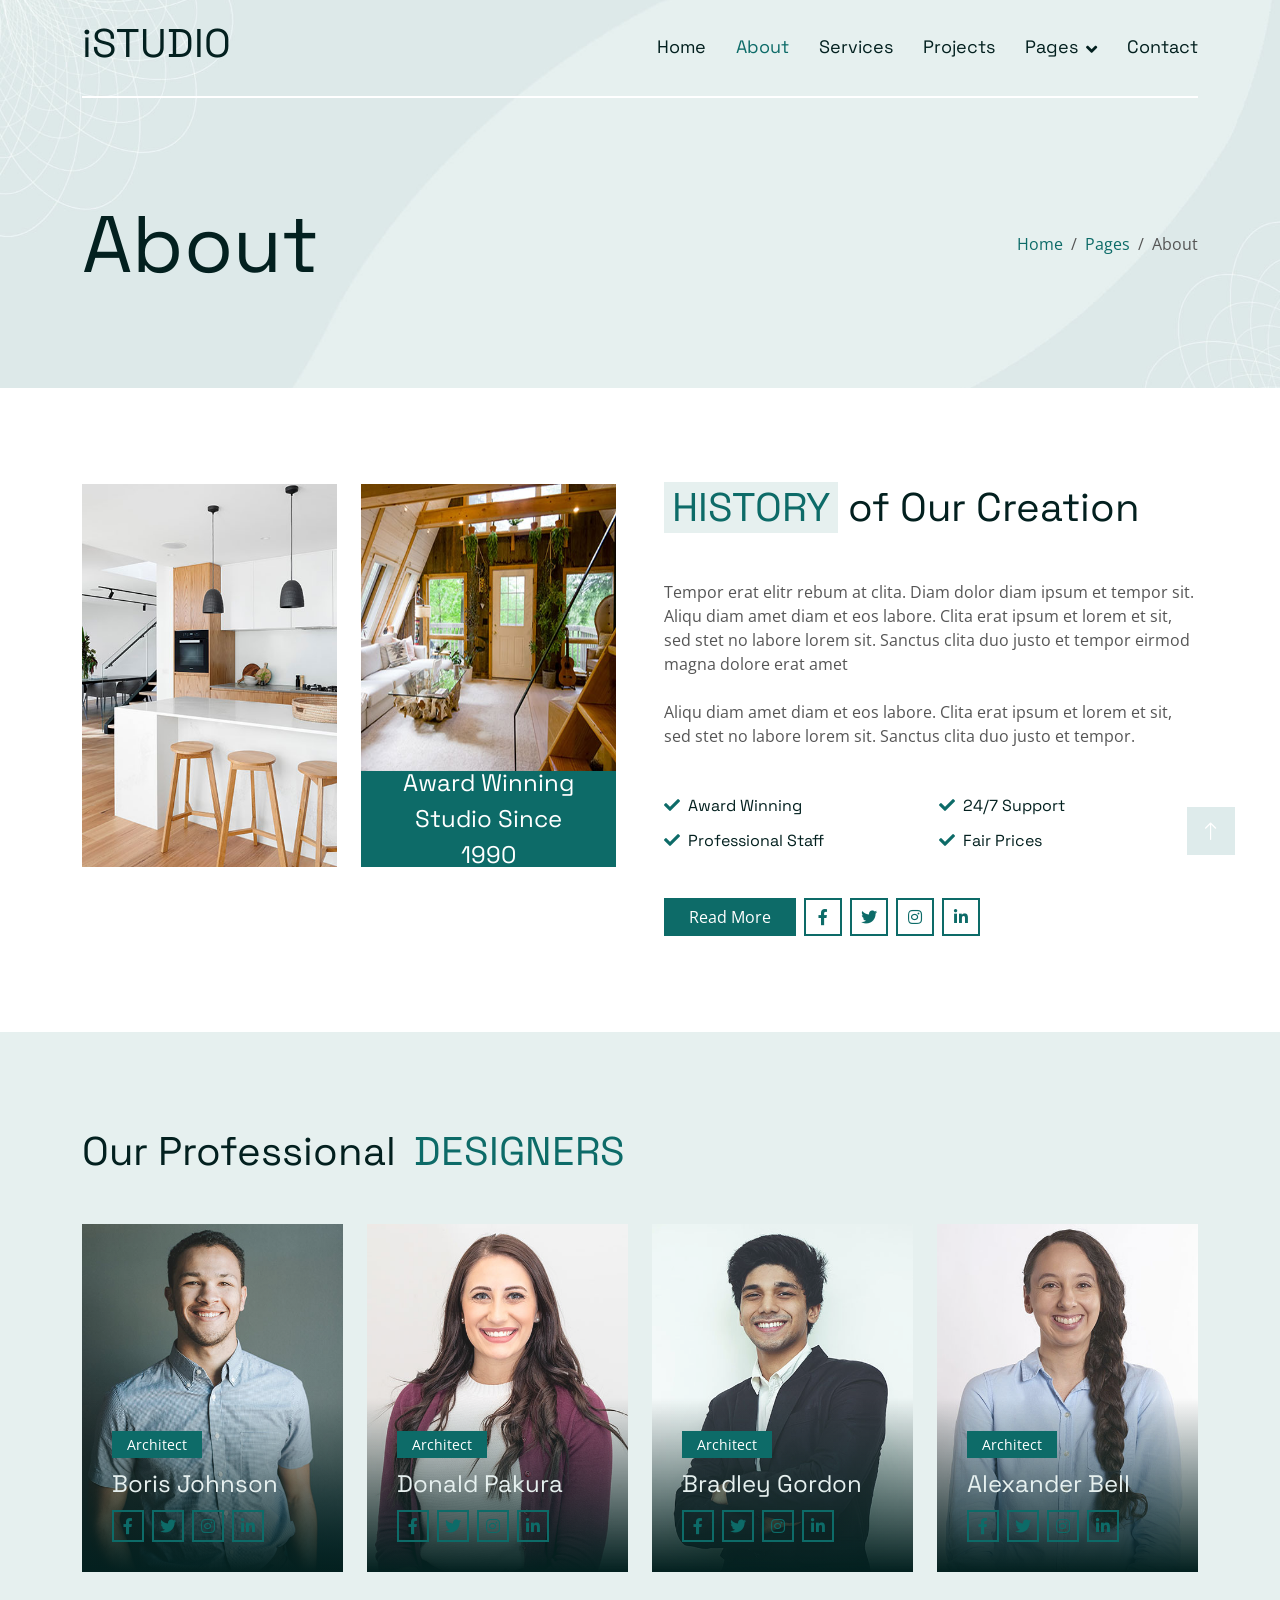
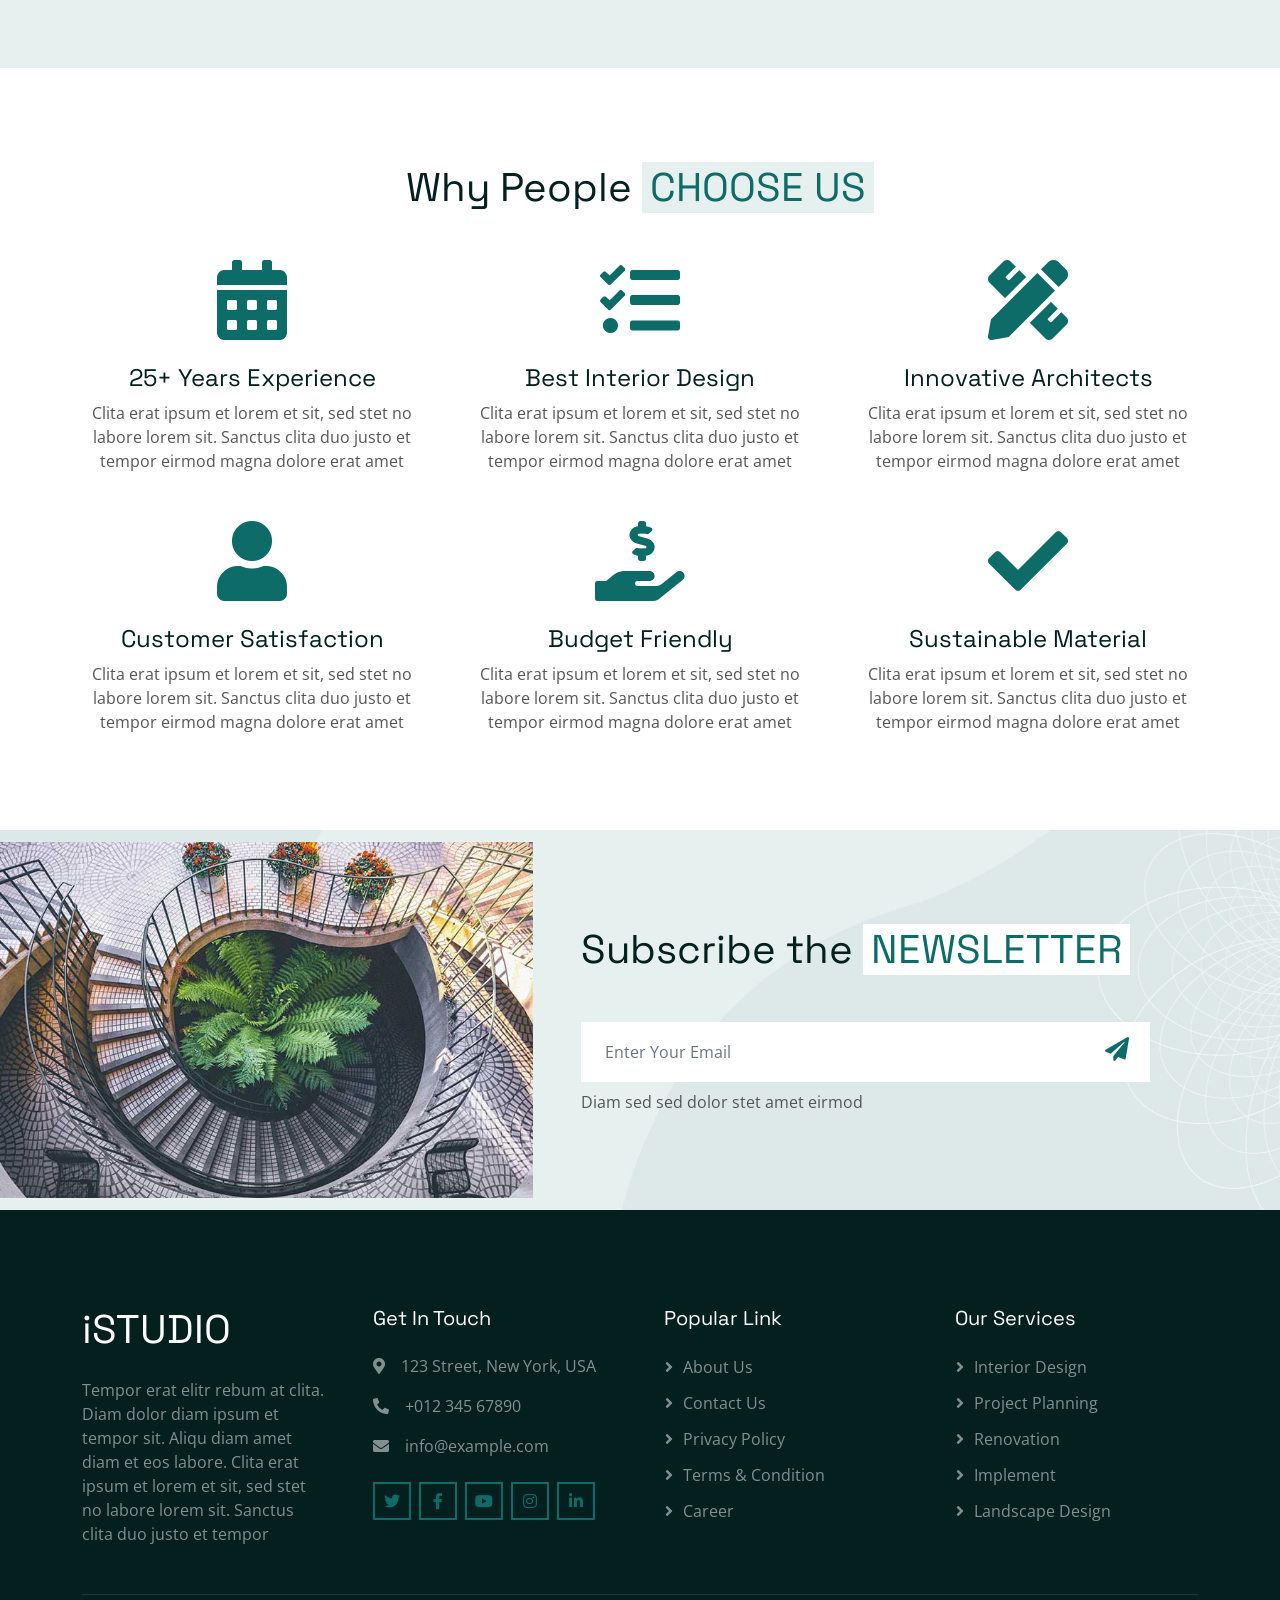
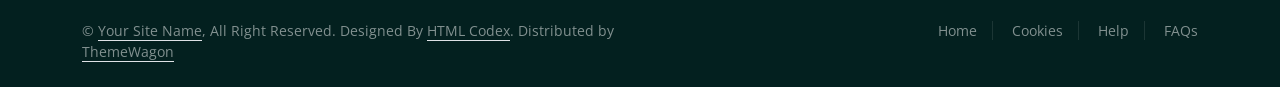
==== about.html @ 88678597 "first commit" ====
<!DOCTYPE html>
<html lang="en">

<head>
    <meta charset="utf-8">
    <title>iSTUDIO - Interior Design Website Template Free</title>
    <meta content="width=device-width, initial-scale=1.0" name="viewport">
    <meta content="" name="keywords">
    <meta content="" name="description">

    <!-- Favicon -->
    <link href="img/favicon.ico" rel="icon">

    <!-- Google Web Fonts -->
    <link rel="preconnect" href="https://fonts.googleapis.com">
    <link rel="preconnect" href="https://fonts.gstatic.com" crossorigin>
    <link href="https://fonts.googleapis.com/css2?family=Open+Sans&family=Space+Grotesk&display=swap" rel="stylesheet">

    <!-- Icon Font Stylesheet -->
    <link href="https://cdnjs.cloudflare.com/ajax/libs/font-awesome/5.10.0/css/all.min.css" rel="stylesheet">
    <link href="https://cdn.jsdelivr.net/npm/bootstrap-icons@1.4.1/font/bootstrap-icons.css" rel="stylesheet">

    <!-- Libraries Stylesheet -->
    <link href="lib/animate/animate.min.css" rel="stylesheet">
    <link href="lib/owlcarousel/assets/owl.carousel.min.css" rel="stylesheet">

    <!-- Customized Bootstrap Stylesheet -->
    <link href="css/bootstrap.min.css" rel="stylesheet">

    <!-- Template Stylesheet -->
    <link href="css/style.css" rel="stylesheet">
</head>

<body>
    <!-- Spinner Start -->
    <div id="spinner"
        class="show bg-white position-fixed translate-middle w-100 vh-100 top-50 start-50 d-flex align-items-center justify-content-center">
        <div class="spinner-grow text-primary" style="width: 3rem; height: 3rem;" role="status">
            <span class="sr-only">Loading...</span>
        </div>
    </div>
    <!-- Spinner End -->


    <!-- Navbar Start -->
    <div class="container-fluid sticky-top">
        <div class="container">
            <nav class="navbar navbar-expand-lg navbar-light border-bottom border-2 border-white">
                <a href="index.html" class="navbar-brand">
                    <h1>iSTUDIO</h1>
                </a>
                <button type="button" class="navbar-toggler ms-auto me-0" data-bs-toggle="collapse"
                    data-bs-target="#navbarCollapse">
                    <span class="navbar-toggler-icon"></span>
                </button>
                <div class="collapse navbar-collapse" id="navbarCollapse">
                    <div class="navbar-nav ms-auto">
                        <a href="index.html" class="nav-item nav-link">Home</a>
                        <a href="about.html" class="nav-item nav-link active">About</a>
                        <a href="service.html" class="nav-item nav-link">Services</a>
                        <a href="project.html" class="nav-item nav-link">Projects</a>
                        <div class="nav-item dropdown">
                            <a href="#!" class="nav-link dropdown-toggle" data-bs-toggle="dropdown">Pages</a>
                            <div class="dropdown-menu bg-light mt-2">
                                <a href="feature.html" class="dropdown-item">Features</a>
                                <a href="team.html" class="dropdown-item">Our Team</a>
                                <a href="testimonial.html" class="dropdown-item">Testimonial</a>
                                <a href="404.html" class="dropdown-item">404 Page</a>
                            </div>
                        </div>
                        <a href="contact.html" class="nav-item nav-link">Contact</a>
                    </div>
                </div>
            </nav>
        </div>
    </div>
    <!-- Navbar End -->


    <!-- Hero Start -->
    <div class="container-fluid pb-5 bg-primary hero-header">
        <div class="container py-5">
            <div class="row g-3 align-items-center">
                <div class="col-lg-6 text-center text-lg-start">
                    <h1 class="display-1 mb-0 animated slideInLeft">About</h1>
                </div>
                <div class="col-lg-6 animated slideInRight">
                    <nav aria-label="breadcrumb">
                        <ol class="breadcrumb justify-content-center justify-content-lg-end mb-0">
                            <li class="breadcrumb-item"><a class="text-primary" href="#!">Home</a></li>
                            <li class="breadcrumb-item"><a class="text-primary" href="#!">Pages</a></li>
                            <li class="breadcrumb-item text-secondary active" aria-current="page">About</li>
                        </ol>
                    </nav>
                </div>
            </div>
        </div>
    </div>
    <!-- Hero End -->


    <!-- About Start -->
    <div class="container-fluid py-5">
        <div class="container py-5">
            <div class="row g-5">
                <div class="col-lg-6">
                    <div class="row">
                        <div class="col-6 wow fadeIn" data-wow-delay="0.1s">
                            <img class="img-fluid" src="img/about-1.jpg" alt="">
                        </div>
                        <div class="col-6 wow fadeIn" data-wow-delay="0.3s">
                            <img class="img-fluid h-75" src="img/about-2.jpg" alt="">
                            <div class="h-25 d-flex align-items-center text-center bg-primary px-4">
                                <h4 class="text-white lh-base mb-0">Award Winning Studio Since 1990</h4>
                            </div>
                        </div>
                    </div>
                </div>
                <div class="col-lg-6 wow fadeIn" data-wow-delay="0.5s">
                    <h1 class="mb-5"><span class="text-uppercase text-primary bg-light px-2">History</span> of Our
                        Creation</h1>
                    <p class="mb-4">Tempor erat elitr rebum at clita. Diam dolor diam ipsum et tempor sit. Aliqu diam
                        amet diam et eos labore. Clita erat ipsum et lorem et sit, sed stet no labore lorem sit. Sanctus
                        clita duo justo et tempor eirmod magna dolore erat amet</p>
                    <p class="mb-5">Aliqu diam amet diam et eos labore. Clita erat ipsum et lorem et sit, sed stet no
                        labore lorem sit. Sanctus clita duo justo et tempor.</p>
                    <div class="row g-3">
                        <div class="col-sm-6">
                            <h6 class="mb-3"><i class="fa fa-check text-primary me-2"></i>Award Winning</h6>
                            <h6 class="mb-0"><i class="fa fa-check text-primary me-2"></i>Professional Staff</h6>
                        </div>
                        <div class="col-sm-6">
                            <h6 class="mb-3"><i class="fa fa-check text-primary me-2"></i>24/7 Support</h6>
                            <h6 class="mb-0"><i class="fa fa-check text-primary me-2"></i>Fair Prices</h6>
                        </div>
                    </div>
                    <div class="d-flex align-items-center mt-5">
                        <a class="btn btn-primary px-4 me-2" href="#!">Read More</a>
                        <a class="btn btn-outline-primary btn-square border-2 me-2" href="#!"><i
                                class="fab fa-facebook-f"></i></a>
                        <a class="btn btn-outline-primary btn-square border-2 me-2" href="#!"><i
                                class="fab fa-twitter"></i></a>
                        <a class="btn btn-outline-primary btn-square border-2 me-2" href="#!"><i
                                class="fab fa-instagram"></i></a>
                        <a class="btn btn-outline-primary btn-square border-2" href="#!"><i
                                class="fab fa-linkedin-in"></i></a>
                    </div>
                </div>
            </div>
        </div>
    </div>
    <!-- About End -->


    <!-- Team Start -->
    <div class="container-fluid bg-light py-5">
        <div class="container py-5">
            <h1 class="mb-5">Our Professional <span class="text-uppercase text-primary bg-light px-2">Designers</span>
            </h1>
            <div class="row g-4">
                <div class="col-md-6 col-lg-3 wow fadeIn" data-wow-delay="0.1s">
                    <div class="team-item position-relative overflow-hidden">
                        <img class="img-fluid w-100" src="img/team-1.jpg" alt="">
                        <div class="team-overlay">
                            <small class="mb-2">Architect</small>
                            <h4 class="lh-base text-light">Boris Johnson</h4>
                            <div class="d-flex justify-content-center">
                                <a class="btn btn-outline-primary btn-sm-square border-2 me-2" href="#!">
                                    <i class="fab fa-facebook-f"></i>
                                </a>
                                <a class="btn btn-outline-primary btn-sm-square border-2 me-2" href="#!">
                                    <i class="fab fa-twitter"></i>
                                </a>
                                <a class="btn btn-outline-primary btn-sm-square border-2 me-2" href="#!">
                                    <i class="fab fa-instagram"></i>
                                </a>
                                <a class="btn btn-outline-primary btn-sm-square border-2 me-2" href="#!">
                                    <i class="fab fa-linkedin-in"></i>
                                </a>
                            </div>
                        </div>
                    </div>
                </div>
                <div class="col-md-6 col-lg-3 wow fadeIn" data-wow-delay="0.3s">
                    <div class="team-item position-relative overflow-hidden">
                        <img class="img-fluid w-100" src="img/team-2.jpg" alt="">
                        <div class="team-overlay">
                            <small class="mb-2">Architect</small>
                            <h4 class="lh-base text-light">Donald Pakura</h4>
                            <div class="d-flex justify-content-center">
                                <a class="btn btn-outline-primary btn-sm-square border-2 me-2" href="#!">
                                    <i class="fab fa-facebook-f"></i>
                                </a>
                                <a class="btn btn-outline-primary btn-sm-square border-2 me-2" href="#!">
                                    <i class="fab fa-twitter"></i>
                                </a>
                                <a class="btn btn-outline-primary btn-sm-square border-2 me-2" href="#!">
                                    <i class="fab fa-instagram"></i>
                                </a>
                                <a class="btn btn-outline-primary btn-sm-square border-2 me-2" href="#!">
                                    <i class="fab fa-linkedin-in"></i>
                                </a>
                            </div>
                        </div>
                    </div>
                </div>
                <div class="col-md-6 col-lg-3 wow fadeIn" data-wow-delay="0.5s">
                    <div class="team-item position-relative overflow-hidden">
                        <img class="img-fluid w-100" src="img/team-3.jpg" alt="">
                        <div class="team-overlay">
                            <small class="mb-2">Architect</small>
                            <h4 class="lh-base text-light">Bradley Gordon</h4>
                            <div class="d-flex justify-content-center">
                                <a class="btn btn-outline-primary btn-sm-square border-2 me-2" href="#!">
                                    <i class="fab fa-facebook-f"></i>
                                </a>
                                <a class="btn btn-outline-primary btn-sm-square border-2 me-2" href="#!">
                                    <i class="fab fa-twitter"></i>
                                </a>
                                <a class="btn btn-outline-primary btn-sm-square border-2 me-2" href="#!">
                                    <i class="fab fa-instagram"></i>
                                </a>
                                <a class="btn btn-outline-primary btn-sm-square border-2 me-2" href="#!">
                                    <i class="fab fa-linkedin-in"></i>
                                </a>
                            </div>
                        </div>
                    </div>
                </div>
                <div class="col-md-6 col-lg-3 wow fadeIn" data-wow-delay="0.7s">
                    <div class="team-item position-relative overflow-hidden">
                        <img class="img-fluid w-100" src="img/team-4.jpg" alt="">
                        <div class="team-overlay">
                            <small class="mb-2">Architect</small>
                            <h4 class="lh-base text-light">Alexander Bell</h4>
                            <div class="d-flex justify-content-center">
                                <a class="btn btn-outline-primary btn-sm-square border-2 me-2" href="#!">
                                    <i class="fab fa-facebook-f"></i>
                                </a>
                                <a class="btn btn-outline-primary btn-sm-square border-2 me-2" href="#!">
                                    <i class="fab fa-twitter"></i>
                                </a>
                                <a class="btn btn-outline-primary btn-sm-square border-2 me-2" href="#!">
                                    <i class="fab fa-instagram"></i>
                                </a>
                                <a class="btn btn-outline-primary btn-sm-square border-2 me-2" href="#!">
                                    <i class="fab fa-linkedin-in"></i>
                                </a>
                            </div>
                        </div>
                    </div>
                </div>
            </div>
        </div>
    </div>
    <!-- Team End -->


    <!-- Feature Start -->
    <div class="container-fluid py-5">
        <div class="container py-5">
            <div class="text-center wow fadeIn" data-wow-delay="0.1s">
                <h1 class="mb-5">Why People <span class="text-uppercase text-primary bg-light px-2">Choose Us</span>
                </h1>
            </div>
            <div class="row g-5 align-items-center text-center">
                <div class="col-md-6 col-lg-4 wow fadeIn" data-wow-delay="0.1s">
                    <i class="fa fa-calendar-alt fa-5x text-primary mb-4"></i>
                    <h4>25+ Years Experience</h4>
                    <p class="mb-0">Clita erat ipsum et lorem et sit, sed stet no labore lorem sit. Sanctus clita duo
                        justo et tempor eirmod magna dolore erat amet</p>
                </div>
                <div class="col-md-6 col-lg-4 wow fadeIn" data-wow-delay="0.3s">
                    <i class="fa fa-tasks fa-5x text-primary mb-4"></i>
                    <h4>Best Interior Design</h4>
                    <p class="mb-0">Clita erat ipsum et lorem et sit, sed stet no labore lorem sit. Sanctus clita duo
                        justo et tempor eirmod magna dolore erat amet</p>
                </div>
                <div class="col-md-6 col-lg-4 wow fadeIn" data-wow-delay="0.5s">
                    <i class="fa fa-pencil-ruler fa-5x text-primary mb-4"></i>
                    <h4>Innovative Architects</h4>
                    <p class="mb-0">Clita erat ipsum et lorem et sit, sed stet no labore lorem sit. Sanctus clita duo
                        justo et tempor eirmod magna dolore erat amet</p>
                </div>
                <div class="col-md-6 col-lg-4 wow fadeIn" data-wow-delay="0.1s">
                    <i class="fa fa-user fa-5x text-primary mb-4"></i>
                    <h4>Customer Satisfaction</h4>
                    <p class="mb-0">Clita erat ipsum et lorem et sit, sed stet no labore lorem sit. Sanctus clita duo
                        justo et tempor eirmod magna dolore erat amet</p>
                </div>
                <div class="col-md-6 col-lg-4 wow fadeIn" data-wow-delay="0.3s">
                    <i class="fa fa-hand-holding-usd fa-5x text-primary mb-4"></i>
                    <h4>Budget Friendly</h4>
                    <p class="mb-0">Clita erat ipsum et lorem et sit, sed stet no labore lorem sit. Sanctus clita duo
                        justo et tempor eirmod magna dolore erat amet</p>
                </div>
                <div class="col-md-6 col-lg-4 wow fadeIn" data-wow-delay="0.5s">
                    <i class="fa fa-check fa-5x text-primary mb-4"></i>
                    <h4>Sustainable Material</h4>
                    <p class="mb-0">Clita erat ipsum et lorem et sit, sed stet no labore lorem sit. Sanctus clita duo
                        justo et tempor eirmod magna dolore erat amet</p>
                </div>
            </div>
        </div>
    </div>
    <!-- Feature End -->


    <!-- Newsletter Start -->
    <div class="container-fluid bg-primary newsletter p-0">
        <div class="container p-0">
            <div class="row g-0 align-items-center">
                <div class="col-md-5 ps-lg-0 text-start wow fadeIn" data-wow-delay="0.2s">
                    <img class="img-fluid w-100" src="img/newsletter.jpg" alt="">
                </div>
                <div class="col-md-7 py-5 newsletter-text wow fadeIn" data-wow-delay="0.5s">
                    <div class="p-5">
                        <h1 class="mb-5">Subscribe the <span
                                class="text-uppercase text-primary bg-white px-2">Newsletter</span></h1>
                        <div class="position-relative w-100 mb-2">
                            <input class="form-control border-0 w-100 ps-4 pe-5" type="text"
                                placeholder="Enter Your Email" style="height: 60px;">
                            <button type="button" class="btn shadow-none position-absolute top-0 end-0 mt-2 me-2"><i
                                    class="fa fa-paper-plane text-primary fs-4"></i></button>
                        </div>
                        <p class="mb-0">Diam sed sed dolor stet amet eirmod</p>
                    </div>
                </div>
            </div>
        </div>
    </div>
    <!-- Newsletter End -->


    <!-- Footer Start -->
    <div class="container-fluid bg-dark text-white-50 footer pt-5">
        <div class="container py-5">
            <div class="row g-5">
                <div class="col-md-6 col-lg-3 wow fadeIn" data-wow-delay="0.1s">
                    <a href="index.html" class="d-inline-block mb-3">
                        <h1 class="text-white">iSTUDIO</h1>
                    </a>
                    <p class="mb-0">Tempor erat elitr rebum at clita. Diam dolor diam ipsum et tempor sit. Aliqu diam
                        amet diam et eos labore. Clita erat ipsum et lorem et sit, sed stet no labore lorem sit. Sanctus
                        clita duo justo et tempor</p>
                </div>
                <div class="col-md-6 col-lg-3 wow fadeIn" data-wow-delay="0.3s">
                    <h5 class="text-white mb-4">Get In Touch</h5>
                    <p><i class="fa fa-map-marker-alt me-3"></i>123 Street, New York, USA</p>
                    <p><i class="fa fa-phone-alt me-3"></i>+012 345 67890</p>
                    <p><i class="fa fa-envelope me-3"></i>info@example.com</p>
                    <div class="d-flex pt-2">
                        <a class="btn btn-outline-primary btn-square border-2 me-2" href="#!"><i
                                class="fab fa-twitter"></i></a>
                        <a class="btn btn-outline-primary btn-square border-2 me-2" href="#!"><i
                                class="fab fa-facebook-f"></i></a>
                        <a class="btn btn-outline-primary btn-square border-2 me-2" href="#!"><i
                                class="fab fa-youtube"></i></a>
                        <a class="btn btn-outline-primary btn-square border-2 me-2" href="#!"><i
                                class="fab fa-instagram"></i></a>
                        <a class="btn btn-outline-primary btn-square border-2 me-2" href="#!"><i
                                class="fab fa-linkedin-in"></i></a>
                    </div>
                </div>
                <div class="col-md-6 col-lg-3 wow fadeIn" data-wow-delay="0.5s">
                    <h5 class="text-white mb-4">Popular Link</h5>
                    <a class="btn btn-link" href="#!">About Us</a>
                    <a class="btn btn-link" href="#!">Contact Us</a>
                    <a class="btn btn-link" href="#!">Privacy Policy</a>
                    <a class="btn btn-link" href="#!">Terms & Condition</a>
                    <a class="btn btn-link" href="#!">Career</a>
                </div>
                <div class="col-md-6 col-lg-3 wow fadeIn" data-wow-delay="0.7s">
                    <h5 class="text-white mb-4">Our Services</h5>
                    <a class="btn btn-link" href="#!">Interior Design</a>
                    <a class="btn btn-link" href="#!">Project Planning</a>
                    <a class="btn btn-link" href="#!">Renovation</a>
                    <a class="btn btn-link" href="#!">Implement</a>
                    <a class="btn btn-link" href="#!">Landscape Design</a>
                </div>
            </div>
        </div>
        <div class="container wow fadeIn" data-wow-delay="0.1s">
            <div class="copyright">
                <div class="row">
                    <div class="col-md-6 text-center text-md-start mb-3 mb-md-0">
                        &copy; <a class="border-bottom" href="#!">Your Site Name</a>, All Right Reserved.

                        <!--/*** This template is free as long as you keep the below author’s credit link/attribution link/backlink. ***/-->
                        <!--/*** If you'd like to use the template without the below author’s credit link/attribution link/backlink, ***/-->
                        <!--/*** you can purchase the Credit Removal License from "https://htmlcodex.com/credit-removal". ***/-->
                        Designed By <a class="border-bottom" href="https://htmlcodex.com">HTML Codex</a>. Distributed by
                        <a class="border-bottom" href="https://themewagon.com" target="_blank">ThemeWagon</a>
                    </div>
                    <div class="col-md-6 text-center text-md-end">
                        <div class="footer-menu">
                            <a href="#!">Home</a>
                            <a href="#!">Cookies</a>
                            <a href="#!">Help</a>
                            <a href="#!">FAQs</a>
                        </div>
                    </div>
                </div>
            </div>
        </div>
    </div>
    <!-- Footer End -->


    <!-- Back to Top -->
    <a href="#!" class="btn btn-lg btn-primary btn-lg-square back-to-top"><i class="bi bi-arrow-up"></i></a>


    <!-- JavaScript Libraries -->
    <script src="https://ajax.googleapis.com/ajax/libs/jquery/3.6.1/jquery.min.js"></script>
    <script src="https://cdn.jsdelivr.net/npm/bootstrap@5.0.0/dist/js/bootstrap.bundle.min.js"></script>
    <script src="lib/wow/wow.min.js"></script>
    <script src="lib/easing/easing.min.js"></script>
    <script src="lib/waypoints/waypoints.min.js"></script>
    <script src="lib/owlcarousel/owl.carousel.min.js"></script>

    <!-- Template Javascript -->
    <script src="js/main.js"></script>
</body>

</html>
---- css/style.css ----
/********** Template CSS **********/

/*** Spinner ***/
#spinner {
    opacity: 0;
    visibility: hidden;
    transition: opacity .5s ease-out, visibility 0s linear .5s;
    z-index: 99999;
}

#spinner.show {
    transition: opacity .5s ease-out, visibility 0s linear 0s;
    visibility: visible;
    opacity: 1;
}

.back-to-top {
    position: fixed;
    display: none;
    right: 45px;
    bottom: 45px;
    z-index: 99;
}

/*** Button ***/
.btn {
    transition: .5s;
}

.btn-square {
    width: 38px;
    height: 38px;
}

.btn-sm-square {
    width: 32px;
    height: 32px;
}

.btn-lg-square {
    width: 48px;
    height: 48px;
}

.btn-square,
.btn-sm-square,
.btn-lg-square {
    padding: 0;
    display: flex;
    align-items: center;
    justify-content: center;
    font-weight: normal;
}


/*** Navbar ***/
.sticky-top {
    top: -150px;
    transition: .5s;
}

.navbar {
    padding: 15px 0;
    font-family: "Space Grotesk", sans-serif;
    font-size: 18px;
}

.navbar .navbar-nav .nav-link {
    margin-left: 30px;
    padding: 0;
    outline: none;
    color: var(--bs-dark);
}

.navbar .navbar-nav .nav-link:hover,
.navbar .navbar-nav .nav-link.active {
    color: var(--bs-primary)
}

.navbar .dropdown-toggle::after {
    border: none;
    content: "\f107";
    font-family: "Font Awesome 5 Free";
    font-weight: 900;
    vertical-align: middle;
    margin-left: 8px;
}

.navbar .dropdown-menu .dropdown-item:hover,
.navbar .dropdown-menu .dropdown-item.active {
    color: var(--bs-white);
    background: var(--bs-primary);
}

.log {
    height: 100px;
    width: ;
}

@media (max-width: 991.98px) {
    .navbar .navbar-nav .nav-link .log {
        margin-left: 0;
        padding: 10px 0;
    }
}

@media (min-width: 992px) {
    .navbar .nav-item .dropdown-menu {
        display: block;
        border: none;
        margin-top: 0;
        top: 150%;
        opacity: 0;
        visibility: hidden;
        transition: .5s;
    }

    .navbar .nav-item:hover .dropdown-menu {
        top: 100%;
        visibility: visible;
        transition: .5s;
        opacity: 1;
    }
}


/*** Hero Header ***/
.hero-header {
    margin-top: -100px;
    padding-top: 150px;
    background: url(../img/hero-bg.jpg) top center no-repeat;
    background-size: cover;
}

.hero-header .breadcrumb-item+.breadcrumb-item::before {
    color: var(--light);
}

.header-carousel {
    position: relative;
    padding: 45px 90px 45px 0;
}

.header-carousel::before {
    position: absolute;
    content: "";
    top: 0;
    right: 0;
    width: calc(50% + 45px);
    height: 100%;
    background: var(--bs-primary);
    z-index: -1;
}

.header-carousel .owl-dots {
    position: absolute;
    top: 50%;
    right: 38px;
    transform: translateY(-50%);
    display: flex;
    flex-direction: column;
    align-items: center;
    justify-content: center;
}

.header-carousel .owl-dot {
    position: relative;
    display: inline-block;
    margin: 5px 0;
    width: 15px;
    height: 15px;
    border: 2px solid var(--bs-white);
    transition: .5s;
}

.header-carousel .owl-dot.active {
    height: 30px;
    background: var(--bs-white);
}


/*** About ***/
.about-img {
    position: relative;
    overflow: hidden;
}

.about-img::after {
    position: absolute;
    content: "";
    width: 100%;
    height: 100%;
    top: 0;
    left: 0;
    background: url(../img/bg-about-img.png) top left no-repeat;
    background-size: contain;
}


/*** Project ***/
.project-item img {
    transition: .5s;
}
  
.project-item:hover img {
    transform: scale(1.2);
}
  
.project-overlay {
    position: absolute;
    padding: 25px;
    width: 100%;
    height: 100%;
    top: 0;
    left: 0;
    display: flex;
    flex-direction: column;
    align-items: flex-start;
    justify-content: flex-end;
    background: linear-gradient(rgba(255, 255, 255, .1) 50%, var(--bs-dark));
    z-index: 1;
}


/*** Service ***/
.service-item {
    position: relative;
    padding: 30px 25px;
    transition: .5s;
}

.service-item.bg-primary:hover {
    background: var(--bs-light) !important;
}

.service-item.bg-primary p {
    color: var(--bs-light);
    transition: .5s;
}

.service-item.bg-primary:hover p {
    color: var(--bs-secondary);
}

.service-item.bg-light:hover {
    background: var(--bs-primary) !important;
}

.service-item.bg-light p {
    color: var(--bs-secondary);
    transition: .5s;
}

.service-item.bg-light:hover p {
    color: var(--bs-light);
}


.service-item .service-img h3 {
    position: absolute;
    top: 0;
    left: 0;
    padding: 0 12px 7px 0;
}

.service-item.bg-primary .service-img h3 {
    background: var(--bs-primary);
    color: var(--bs-white);
    transition: .5s;
}

.service-item.bg-primary:hover .service-img h3 {
    background: var(--bs-light);
    color: var(--bs-dark);
}

.service-item.bg-light .service-img h3 {
    background: var(--bs-light);
    color: var(--bs-dark);
    transition: .5s;
}

.service-item.bg-light:hover .service-img h3 {
    background: var(--bs-primary);
    color: var(--bs-white);
}


/*** Our Team ***/
.team-item img {
    transition: .5s;
}
  
.team-item:hover img {
    transform: scale(1.2);
}
  
.team-overlay {
    position: absolute;
    padding: 30px;
    width: 100%;
    height: 100%;
    top: 0;
    left: 0;
    display: flex;
    flex-direction: column;
    align-items: flex-start;
    justify-content: flex-end;
    background: linear-gradient(rgba(255, 255, 255, .1) 50%, var(--bs-dark));
    z-index: 1;
}

.team-overlay small {
    display: inline-block;
    padding: 3px 15px;
    color: var(--bs-white);
    background: var(--bs-primary);
}


/*** Testimonial ***/
.testimonial-img {
    position: relative;
    padding: 45px 0 45px 90px;
}

.testimonial-img::before {
    position: absolute;
    content: "";
    top: 0;
    left: 0;
    width: calc(50% + 45px);
    height: 100%;
    background: var(--bs-primary);
    z-index: -1;
}

.testimonial-text h5 {
    position: relative;
    padding-left: 45px;
}

.testimonial-text h5::before {
    position: absolute;
    content: "";
    top: 50%;
    left: 0;
    transform: translateY(-50%);
    width: 40px;
    height: 2px;
    background: var(--bs-primary);
}

.testimonial-carousel .owl-dots {
    position: absolute;
    height: 17px;
    bottom: 0;
    right: 0;
    left: auto;
}

.testimonial-carousel .owl-dot {
    position: relative;
    display: inline-block;
    margin-left: 10px;
    width: 15px;
    height: 15px;
    background: var(--bs-white);
    border: 2px solid var(--bs-primary);
    transition: .5s;
}

.testimonial-carousel .owl-dot.active {
    width: 30px;
    background: var(--bs-primary);
}

@media (max-width: 768px) {
    .testimonial-carousel .owl-dots {
        left: 0;
        right: auto;
    }

    .testimonial-carousel .owl-dot {
        margin-right: 10px;
        margin-left: 0;
    }
}


/*** Newsletter ***/
.newsletter {
    background: url(../img/hero-bg.jpg) bottom right no-repeat;
    background-size: cover;
}

@media (min-width: 992px) {
    .newsletter .container {
        max-width: 100% !important;
    }

    .newsletter .newsletter-text  {
        padding-right: calc(((100% - 960px) / 2) + .75rem);
    }
}

@media (min-width: 1200px) {
    .newsletter .newsletter-text  {
        padding-right: calc(((100% - 1140px) / 2) + .75rem);
    }
}

@media (min-width: 1400px) {
    .newsletter .newsletter-text  {
        padding-right: calc(((100% - 1320px) / 2) + .75rem);
    }
}


/*** Footer ***/
.footer .btn.btn-link {
    display: block;
    margin-bottom: 10px;
    padding: 0;
    text-align: left;
    color: rgba(255,255,255,.5);
    font-weight: normal;
    transition: .3s;
}

.footer .btn.btn-link:hover {
    color: var(--bs-white);
    letter-spacing: 1px;
    box-shadow: none;
}

.footer .btn.btn-link::before {
    position: relative;
    content: "\f105";
    font-family: "Font Awesome 5 Free";
    font-weight: 900;
    margin-right: 10px;
}

.footer .copyright {
    padding: 25px 0;
    font-size: 14px;
    border-top: 1px solid rgba(256, 256, 256, .1);
}

.footer .copyright a {
    color: rgba(255,255,255,.5);
}

.footer .copyright a:hover {
    color: var(--bs-white);
}

.footer .footer-menu a {
    margin-right: 15px;
    padding-right: 15px;
    border-right: 1px solid rgba(255, 255, 255, .1);
}

.footer .footer-menu a:last-child {
    margin-right: 0;
    padding-right: 0;
    border-right: none;
}
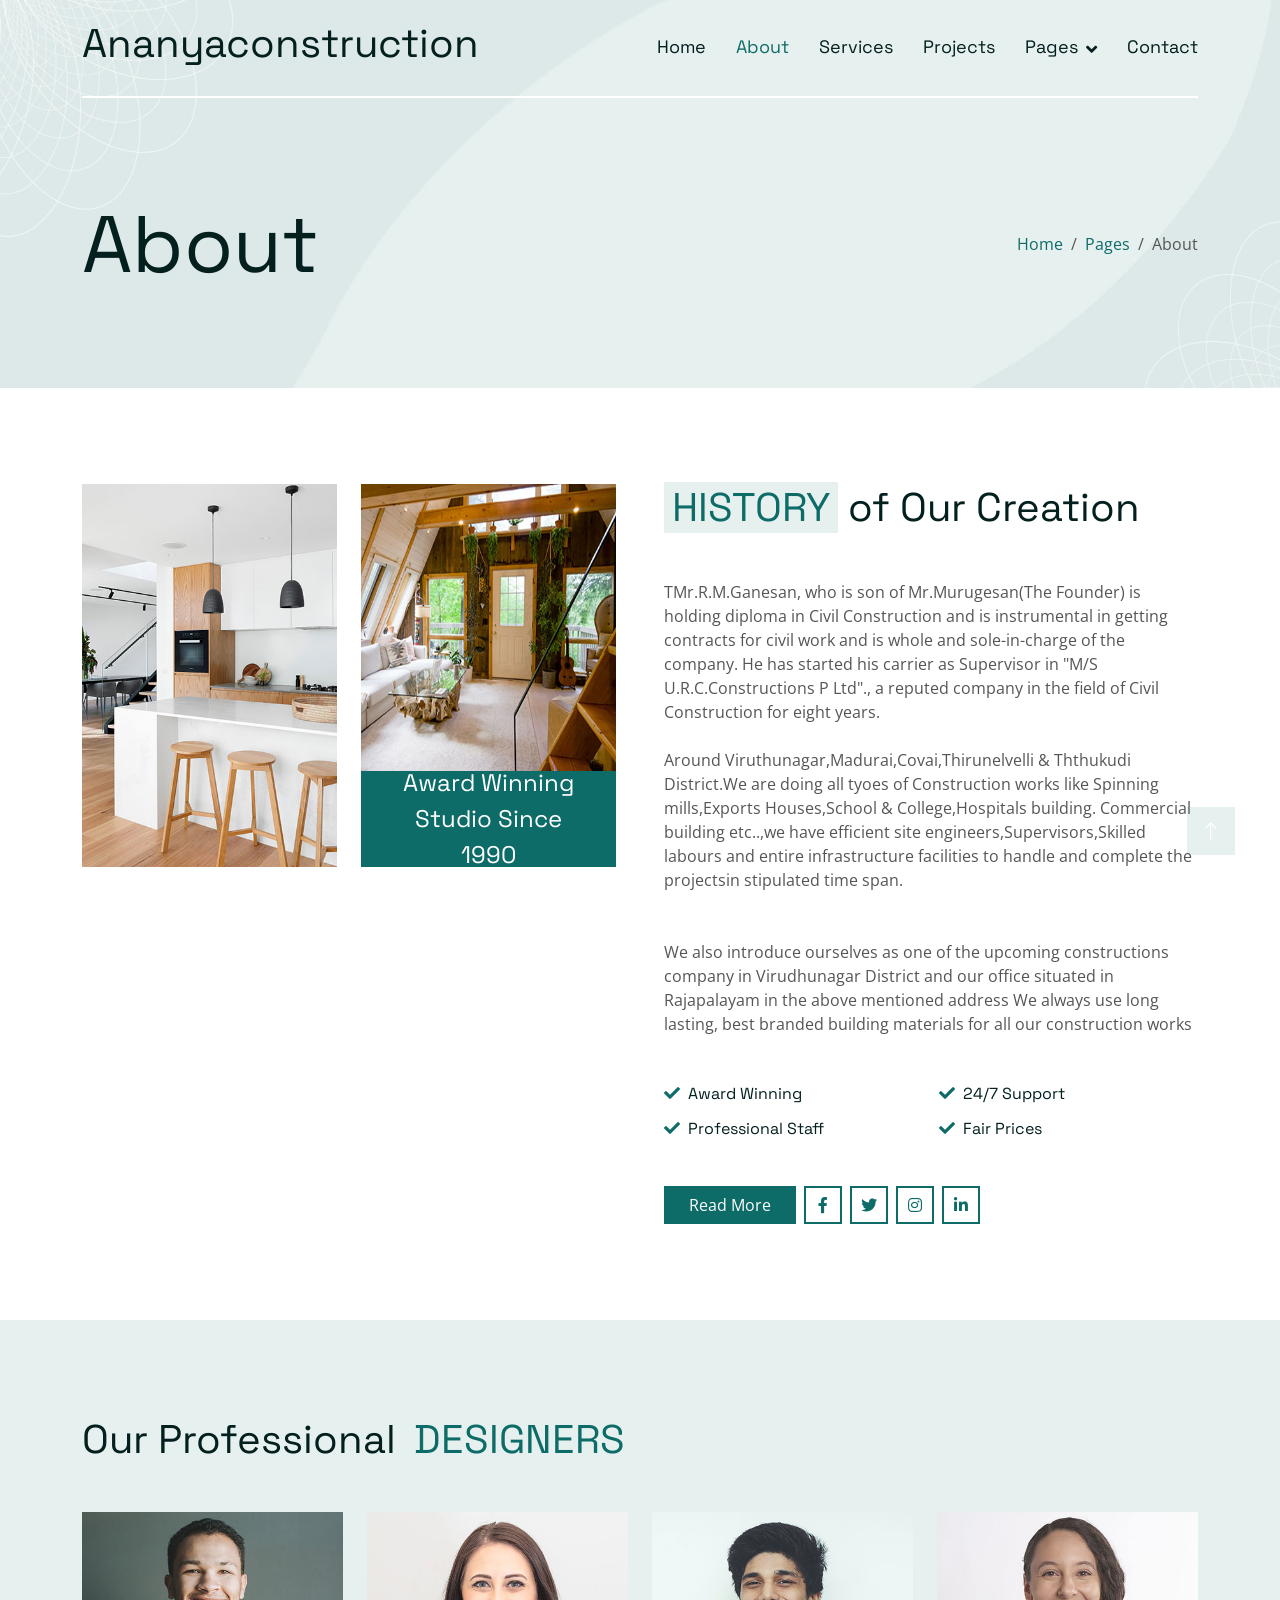
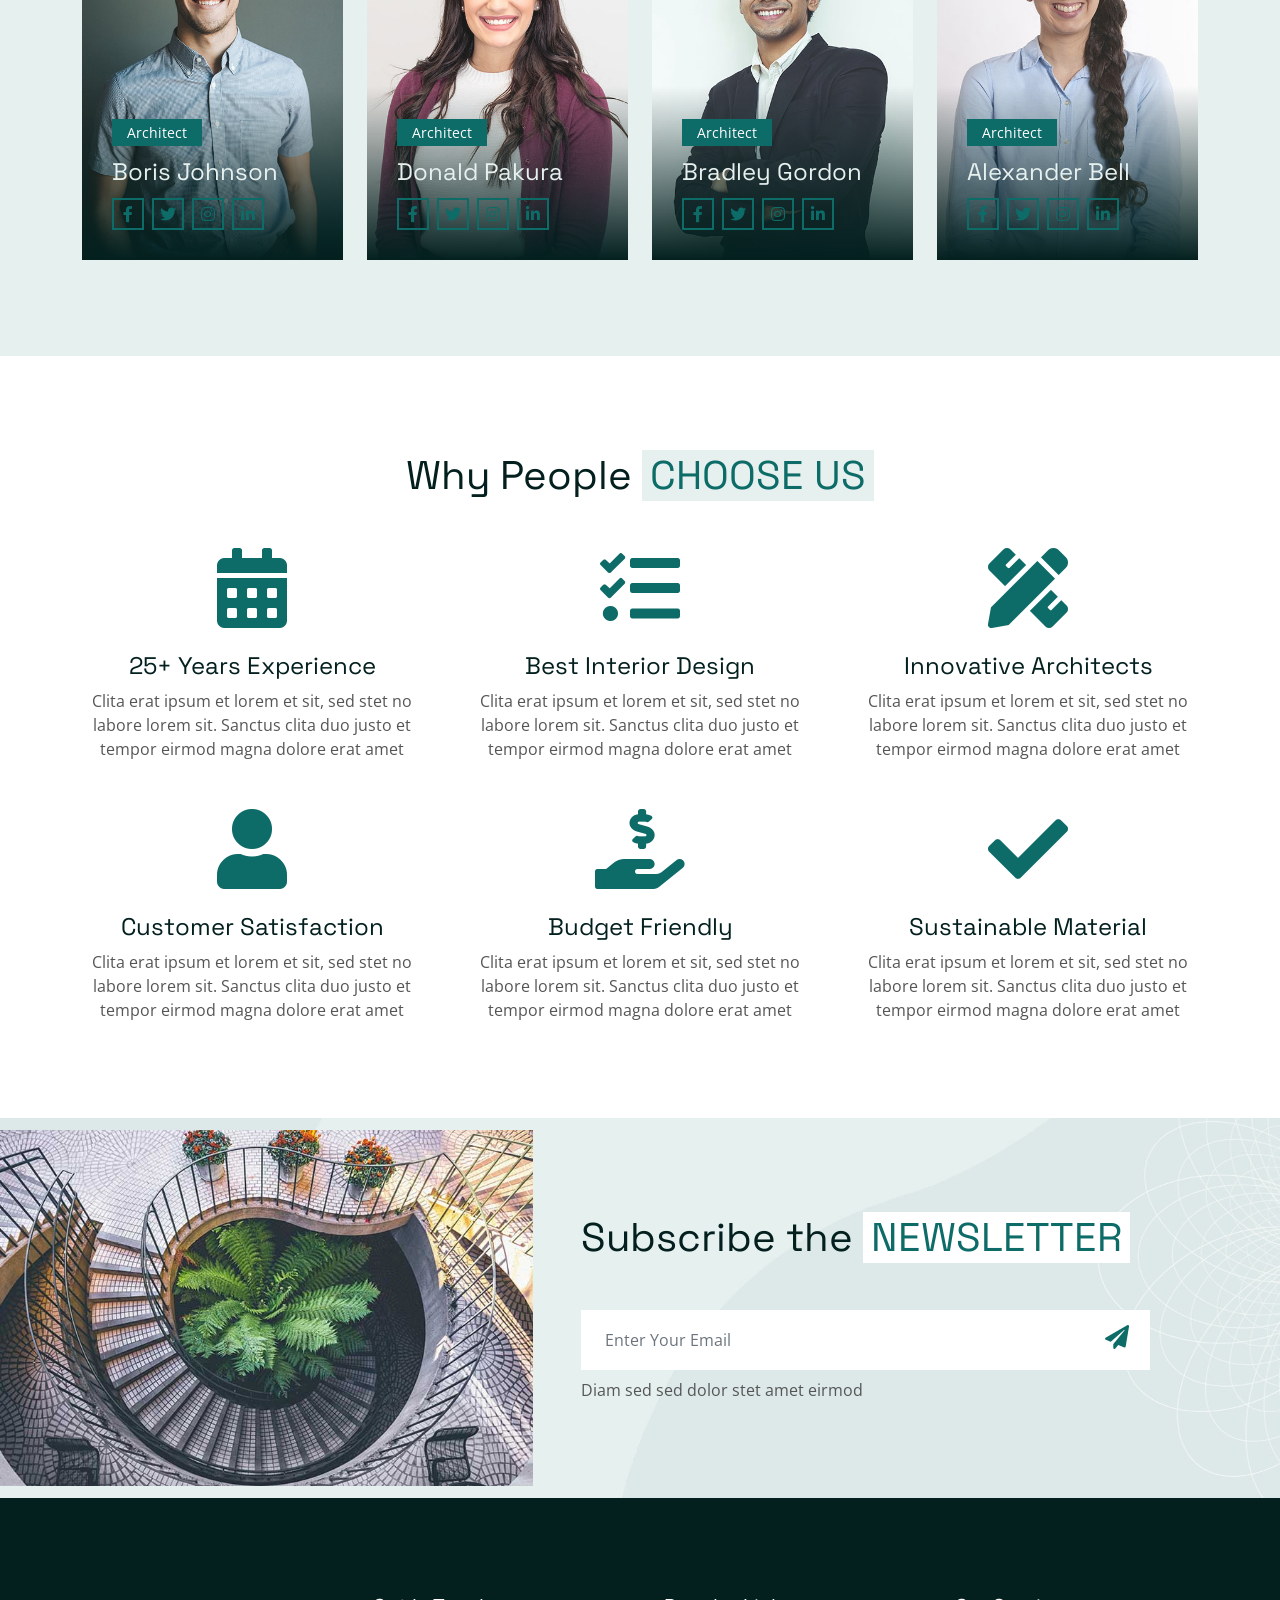
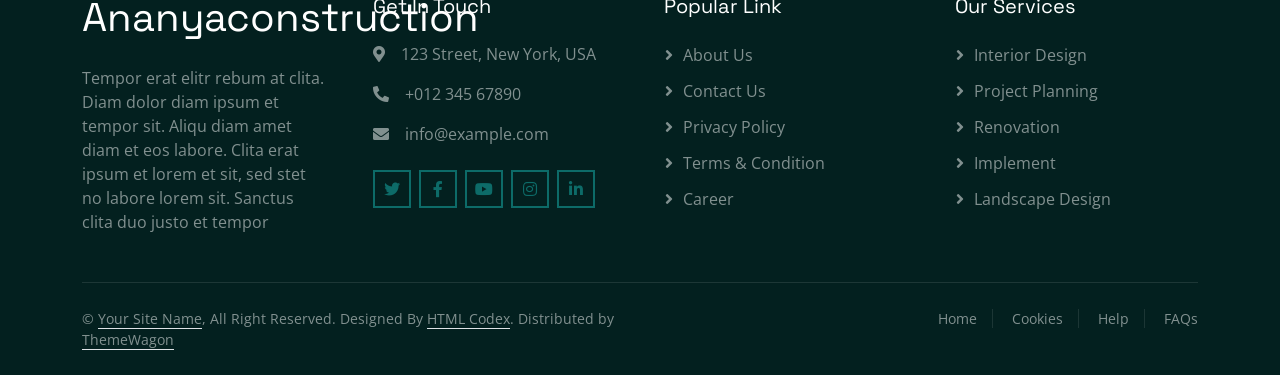
==== commit 77a5fcb2: "first commit" ====
--- a/about.html
+++ b/about.html
@@ -3,7 +3,7 @@
 
 <head>
     <meta charset="utf-8">
-    <title>iSTUDIO - Interior Design Website Template Free</title>
+    <title>Ananyaconstruction</title>
     <meta content="width=device-width, initial-scale=1.0" name="viewport">
     <meta content="" name="keywords">
     <meta content="" name="description">
@@ -47,7 +47,7 @@
         <div class="container">
             <nav class="navbar navbar-expand-lg navbar-light border-bottom border-2 border-white">
                 <a href="index.html" class="navbar-brand">
-                    <h1>iSTUDIO</h1>
+                    <h1>Ananyaconstruction</h1>
                 </a>
                 <button type="button" class="navbar-toggler ms-auto me-0" data-bs-toggle="collapse"
                     data-bs-target="#navbarCollapse">
@@ -119,11 +119,13 @@
                 <div class="col-lg-6 wow fadeIn" data-wow-delay="0.5s">
                     <h1 class="mb-5"><span class="text-uppercase text-primary bg-light px-2">History</span> of Our
                         Creation</h1>
-                    <p class="mb-4">Tempor erat elitr rebum at clita. Diam dolor diam ipsum et tempor sit. Aliqu diam
-                        amet diam et eos labore. Clita erat ipsum et lorem et sit, sed stet no labore lorem sit. Sanctus
-                        clita duo justo et tempor eirmod magna dolore erat amet</p>
-                    <p class="mb-5">Aliqu diam amet diam et eos labore. Clita erat ipsum et lorem et sit, sed stet no
-                        labore lorem sit. Sanctus clita duo justo et tempor.</p>
+                    <p class="mb-4">TMr.R.M.Ganesan, who is son of Mr.Murugesan(The Founder) is holding diploma in Civil Construction and is instrumental in getting contracts for civil work and is whole and sole-in-charge of the company.
+                        He has started his carrier as Supervisor in "M/S U.R.C.Constructions P Ltd"., 
+                        a reputed company in the field of Civil Construction for eight years.</p>
+                    <p class="mb-5">Around Viruthunagar,Madurai,Covai,Thirunelvelli & Ththukudi District.We are doing all tyoes of Construction works like Spinning mills,Exports Houses,School & College,Hospitals building.
+                        Commercial building etc..,we have efficient site engineers,Supervisors,Skilled labours and entire infrastructure facilities to handle and complete the projectsin stipulated time span.</p>
+                        <p class="mb-5">We also introduce ourselves as one of the upcoming constructions company in Virudhunagar District and our office situated in Rajapalayam in the above mentioned address
+                             We always use long lasting, best branded building materials for all our construction works</p>
                     <div class="row g-3">
                         <div class="col-sm-6">
                             <h6 class="mb-3"><i class="fa fa-check text-primary me-2"></i>Award Winning</h6>
@@ -338,7 +340,7 @@
             <div class="row g-5">
                 <div class="col-md-6 col-lg-3 wow fadeIn" data-wow-delay="0.1s">
                     <a href="index.html" class="d-inline-block mb-3">
-                        <h1 class="text-white">iSTUDIO</h1>
+                        <h1 class="text-white">Ananyaconstruction</h1>
                     </a>
                     <p class="mb-0">Tempor erat elitr rebum at clita. Diam dolor diam ipsum et tempor sit. Aliqu diam
                         amet diam et eos labore. Clita erat ipsum et lorem et sit, sed stet no labore lorem sit. Sanctus
--- a/css/style.css
+++ b/css/style.css
@@ -94,8 +94,15 @@
 
 .log {
     height: 100px;
-    width: ;
-}
+}
+
+.log-container img {
+  width: 50%;
+  height: 50%;
+  object-fit: cover; /* Crops image to fit, maintaining ratio */
+}
+
+
 
 @media (max-width: 991.98px) {
     .navbar .navbar-nav .nav-link .log {
